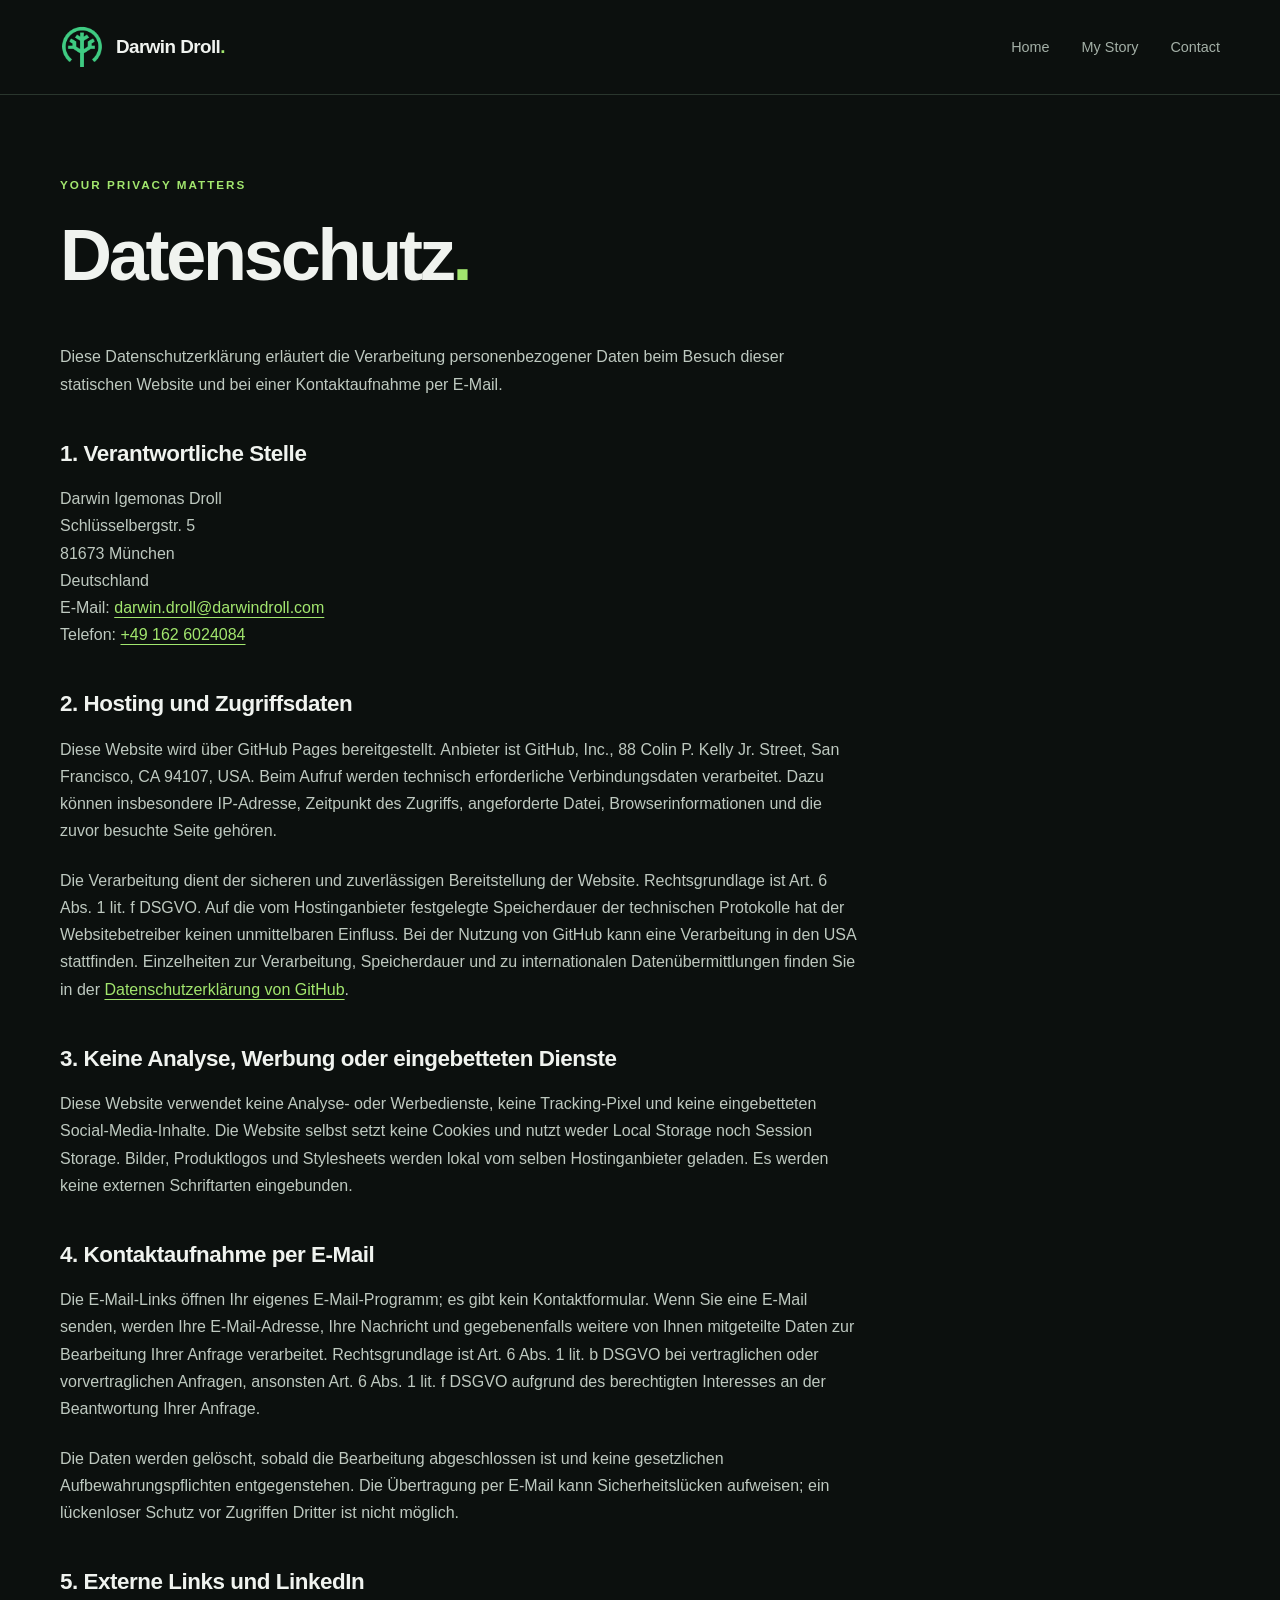
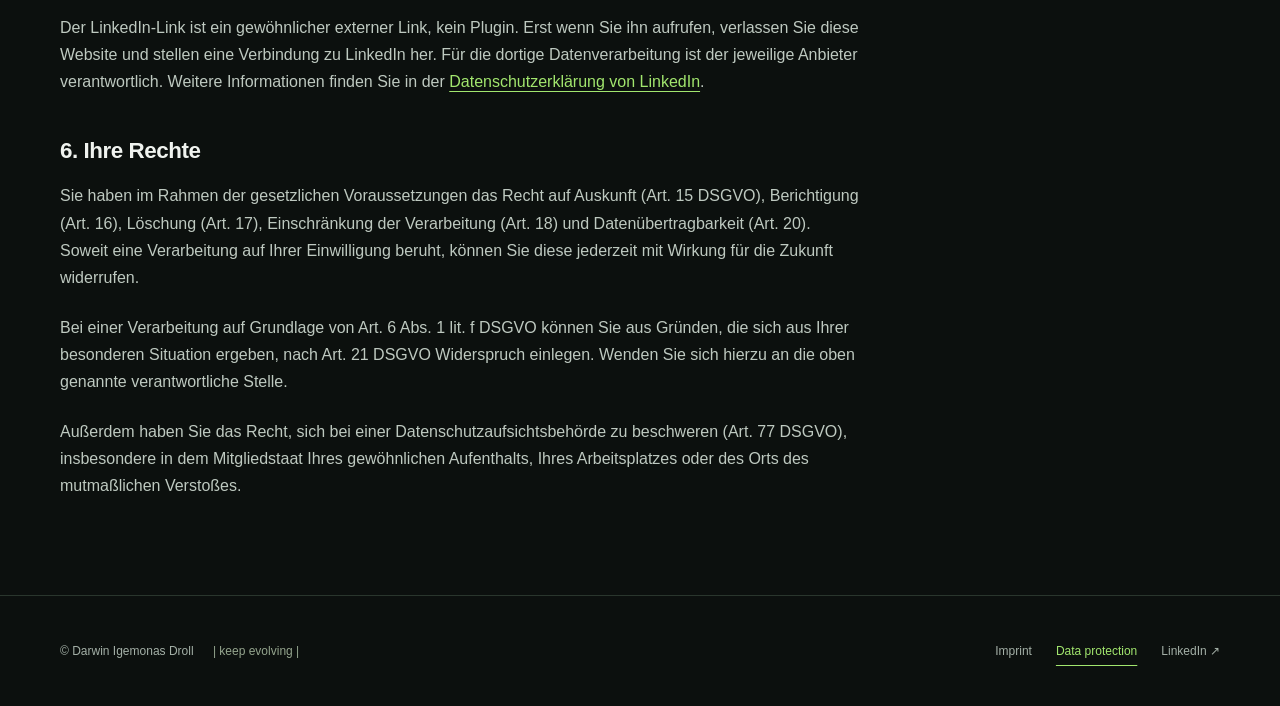
==== datenschutz.html @ 06cd5db3 "Initial setup" ====
<!doctype html>
<html lang="de">
<head>
  <meta charset="utf-8">
  <meta name="viewport" content="width=device-width, initial-scale=1">
  <meta name="description" content="Informationen zum Datenschutz, Hosting und zur Kontaktaufnahme auf der Website von Darwin Droll.">
  <title>Data protection | Darwin Droll</title>
  <link rel="icon" href="images/darwin-droll-logo.webp" type="image/webp">
  <link rel="stylesheet" href="style.css">
</head>
<body>
  <a class="skip-link" href="#main">Zum Inhalt springen</a>
  <header class="site-header"><div class="container header-inner"><a class="brand" href="index.html" aria-label="Darwin Droll — Home"><img src="images/darwin-droll-logo.webp" alt="" width="44" height="44"><span>Darwin Droll<span class="brand-dot">.</span></span></a><nav aria-label="Hauptnavigation" lang="en"><a href="index.html">Home</a><a href="my-story.html">My Story</a><a href="contact.html">Contact</a></nav></div></header>
  <main id="main" class="container legal-page">
    <p class="eyebrow" lang="en">Your privacy matters</p>
    <h1>Datenschutz<span class="accent">.</span></h1>
    <div class="prose legal-prose">
      <p>Diese Datenschutzerklärung erläutert die Verarbeitung personenbezogener Daten beim Besuch dieser statischen Website und bei einer Kontaktaufnahme per E-Mail.</p>
      <h2>1. Verantwortliche Stelle</h2>
      <address>Darwin Igemonas Droll<br>Schlüsselbergstr. 5<br>81673 München<br>Deutschland</address>
      <p>E-Mail: <a href="mailto:darwin.droll@darwindroll.com">darwin.droll@darwindroll.com</a><br>Telefon: <a href="tel:+491626024084">+49 162 6024084</a></p>
      <h2>2. Hosting und Zugriffsdaten</h2>
      <p>Diese Website wird über GitHub Pages bereitgestellt. Anbieter ist GitHub, Inc., 88 Colin P. Kelly Jr. Street, San Francisco, CA 94107, USA. Beim Aufruf werden technisch erforderliche Verbindungsdaten verarbeitet. Dazu können insbesondere IP-Adresse, Zeitpunkt des Zugriffs, angeforderte Datei, Browserinformationen und die zuvor besuchte Seite gehören.</p>
      <p>Die Verarbeitung dient der sicheren und zuverlässigen Bereitstellung der Website. Rechtsgrundlage ist Art. 6 Abs. 1 lit. f DSGVO. Auf die vom Hostinganbieter festgelegte Speicherdauer der technischen Protokolle hat der Websitebetreiber keinen unmittelbaren Einfluss. Bei der Nutzung von GitHub kann eine Verarbeitung in den USA stattfinden. Einzelheiten zur Verarbeitung, Speicherdauer und zu internationalen Datenübermittlungen finden Sie in der <a href="https://docs.github.com/en/site-policy/privacy-policies/github-general-privacy-statement" rel="noopener noreferrer">Datenschutzerklärung von GitHub</a>.</p>
      <h2>3. Keine Analyse, Werbung oder eingebetteten Dienste</h2>
      <p>Diese Website verwendet keine Analyse- oder Werbedienste, keine Tracking-Pixel und keine eingebetteten Social-Media-Inhalte. Die Website selbst setzt keine Cookies und nutzt weder Local Storage noch Session Storage. Bilder, Produktlogos und Stylesheets werden lokal vom selben Hostinganbieter geladen. Es werden keine externen Schriftarten eingebunden.</p>
      <h2>4. Kontaktaufnahme per E-Mail</h2>
      <p>Die E-Mail-Links öffnen Ihr eigenes E-Mail-Programm; es gibt kein Kontaktformular. Wenn Sie eine E-Mail senden, werden Ihre E-Mail-Adresse, Ihre Nachricht und gegebenenfalls weitere von Ihnen mitgeteilte Daten zur Bearbeitung Ihrer Anfrage verarbeitet. Rechtsgrundlage ist Art. 6 Abs. 1 lit. b DSGVO bei vertraglichen oder vorvertraglichen Anfragen, ansonsten Art. 6 Abs. 1 lit. f DSGVO aufgrund des berechtigten Interesses an der Beantwortung Ihrer Anfrage.</p>
      <p>Die Daten werden gelöscht, sobald die Bearbeitung abgeschlossen ist und keine gesetzlichen Aufbewahrungspflichten entgegenstehen. Die Übertragung per E-Mail kann Sicherheitslücken aufweisen; ein lückenloser Schutz vor Zugriffen Dritter ist nicht möglich.</p>
      <h2>5. Externe Links und LinkedIn</h2>
      <p>Der LinkedIn-Link ist ein gewöhnlicher externer Link, kein Plugin. Erst wenn Sie ihn aufrufen, verlassen Sie diese Website und stellen eine Verbindung zu LinkedIn her. Für die dortige Datenverarbeitung ist der jeweilige Anbieter verantwortlich. Weitere Informationen finden Sie in der <a href="https://www.linkedin.com/legal/privacy-policy" rel="noopener noreferrer">Datenschutzerklärung von LinkedIn</a>.</p>
      <h2>6. Ihre Rechte</h2>
      <p>Sie haben im Rahmen der gesetzlichen Voraussetzungen das Recht auf Auskunft (Art. 15 DSGVO), Berichtigung (Art. 16), Löschung (Art. 17), Einschränkung der Verarbeitung (Art. 18) und Datenübertragbarkeit (Art. 20). Soweit eine Verarbeitung auf Ihrer Einwilligung beruht, können Sie diese jederzeit mit Wirkung für die Zukunft widerrufen.</p>
      <p>Bei einer Verarbeitung auf Grundlage von Art. 6 Abs. 1 lit. f DSGVO können Sie aus Gründen, die sich aus Ihrer besonderen Situation ergeben, nach Art. 21 DSGVO Widerspruch einlegen. Wenden Sie sich hierzu an die oben genannte verantwortliche Stelle.</p>
      <p>Außerdem haben Sie das Recht, sich bei einer Datenschutzaufsichtsbehörde zu beschweren (Art. 77 DSGVO), insbesondere in dem Mitgliedstaat Ihres gewöhnlichen Aufenthalts, Ihres Arbeitsplatzes oder des Orts des mutmaßlichen Verstoßes.</p>
    </div>
  </main>
  <footer class="site-footer"><div class="container footer-inner"><p>&copy; Darwin Igemonas Droll <span class="footer-tagline">| keep evolving |</span></p><nav aria-label="Footer navigation" lang="en"><a href="imprint.html">Imprint</a><a href="datenschutz.html" aria-current="page">Data protection</a><a href="https://www.linkedin.com/in/darwin-droll-53338b175/" rel="noopener noreferrer">LinkedIn <span aria-hidden="true">&nearr;</span></a></nav></div></footer>
</body>
</html>
---- style.css ----
:root {
  color-scheme: dark;
  --background: #0c100e;
  --surface: #121914;
  --text: #f0f3ef;
  --muted: #a4b0a7;
  --accent: #a2e66e;
  --border: #2a362d;
}

* { box-sizing: border-box; }
html { scroll-behavior: smooth; scroll-padding-top: 6rem; }
body { margin: 0; background: var(--background); color: var(--text); font-family: "Segoe UI", Arial, sans-serif; font-size: 1rem; line-height: 1.7; }
body { min-height: 100vh; display: flex; flex-direction: column; }
main { flex: 1; }
a { color: inherit; text-decoration-thickness: 1px; text-underline-offset: .25em; }
a:hover { color: var(--accent); }
a:focus-visible { outline: 2px solid var(--accent); outline-offset: 6px; border-radius: 2px; }
img { display: block; max-width: 100%; height: auto; }
h1, h2, h3, p, figure, blockquote { margin: 0; }
h1, h2, h3 { font-weight: 600; line-height: 1.12; letter-spacing: -.045em; }
h1 { font-size: clamp(2.8rem, 6vw, 5.25rem); }
h2 { font-size: clamp(2rem, 4vw, 3.2rem); }
h3 { font-size: 1.45rem; letter-spacing: -.025em; }
ul { padding: 0; margin: 0; list-style: none; }
.container { width: min(1160px, calc(100% - 6rem)); margin-inline: auto; }
.accent, .brand-dot { color: var(--accent); }
.muted { color: var(--muted); font-weight: 400; }
.eyebrow { color: var(--accent); font-size: .73rem; font-weight: 600; letter-spacing: .17em; text-transform: uppercase; margin-bottom: 1.25rem; }
.skip-link { position: absolute; z-index: 10; top: .5rem; left: 1rem; padding: .6rem 1rem; color: var(--background); background: var(--accent); transform: translateY(-180%); }
.skip-link:focus { transform: translateY(0); }
.site-header { border-bottom: 1px solid var(--border); background: var(--background); }
.header-inner { min-height: 94px; display: flex; align-items: center; justify-content: space-between; gap: 2rem; }
.brand { display: inline-flex; align-items: center; gap: .75rem; font-size: 1.18rem; font-weight: 650; letter-spacing: -.03em; text-decoration: none; white-space: nowrap; }
.brand img { width: 44px; height: 44px; object-fit: contain; }
nav { display: flex; flex-wrap: wrap; align-items: center; gap: 2rem; }
nav a { font-size: .9rem; text-decoration: none; color: var(--muted); padding-block: .6rem; }
nav a[aria-current="page"] { color: var(--accent); text-decoration: underline; text-underline-offset: .6rem; }
.hero { position: relative; isolation: isolate; overflow: hidden; padding-block: 5.7rem 5rem; }
.hero::before, .page-hero::before, .contact-main::before { content: ""; position: absolute; z-index: -1; inset: 0; background: linear-gradient(90deg, var(--background) 10%, #0c100ed9 55%, #0c100e8c), url("images/green-tree.webp") center / cover no-repeat; opacity: .48; }
.hero-grid { display: grid; grid-template-columns: 1.35fr 1fr; align-items: center; gap: 5rem; }
.hero-role { font-size: .8rem; color: var(--muted); max-width: 30rem; margin-bottom: 1.4rem; }
.hero-role span { color: var(--accent); padding-inline: .2rem; }
.hero h1 { font-size: clamp(2.8rem, 5vw, 4.65rem); }
.tagline { color: var(--accent); font-size: 1.25rem; letter-spacing: .08em; margin-top: 1.4rem; }
.hero-intro { max-width: 35rem; margin-top: 1.8rem; color: var(--muted); font-size: .96rem; }
.actions { display: flex; align-items: center; flex-wrap: wrap; gap: 1.7rem; margin-top: 2rem; }
.button { display: inline-flex; align-items: center; justify-content: center; gap: 1.8rem; border: 1px solid var(--accent); background: var(--accent); color: #14200d; font-size: .87rem; font-weight: 650; text-decoration: none; border-radius: 4px; padding: .85rem 1.25rem; transition: background .15s, color .15s; }
.button:hover { color: var(--accent); background: #172512; }
.text-link { font-size: .87rem; text-decoration: none; }
.text-link span { color: var(--accent); margin-left: .5rem; }
.portrait { position: relative; padding: 0 1rem 1rem 0; }
.portrait::before { content: ""; position: absolute; z-index: -1; inset: 1.2rem 0 0 1.2rem; border: 1px solid #5b7c42; border-radius: 6px; }
.portrait > img { width: 100%; aspect-ratio: 4 / 4.8; object-fit: cover; object-position: 52% center; border-radius: 6px; filter: saturate(.72); }
.portrait figcaption { position: absolute; left: -1rem; bottom: 2.4rem; display: flex; align-items: center; gap: .65rem; background: #111913f5; border: 1px solid var(--border); padding: .75rem 1rem; border-radius: 4px; font-size: .72rem; color: #d7e2d7; }
.status-dot { width: .45rem; height: .45rem; background: var(--accent); border-radius: 50%; }
.quote-wrap { display: flex; justify-content: space-between; align-items: center; gap: 2rem; padding-block: 2rem; border-top: 1px solid var(--border); border-bottom: 1px solid var(--border); }
.quote { display: flex; align-items: baseline; flex-wrap: wrap; column-gap: 1.2rem; }
.quote blockquote { font-size: 1.15rem; }
.quote figcaption, .section-jump { color: var(--muted); font-size: .8rem; }
.section-jump { text-decoration: none; }
.section-jump span { color: var(--accent); margin-left: 1rem; }
.section { padding-block: 6rem; }
.section-heading { display: flex; align-items: flex-end; justify-content: space-between; gap: 2rem; margin-bottom: 2.7rem; }
.section-heading > p { font-size: .88rem; color: var(--muted); }
.values-grid { display: grid; grid-template-columns: repeat(3, 1fr); gap: 1rem; }
.value-card { padding: 1.75rem; background: var(--surface); border: 1px solid var(--border); border-radius: 5px; }
.card-number { color: var(--accent); font-size: .75rem; font-family: Consolas, monospace; }
.value-card h3 { margin-top: 1.5rem; margin-bottom: 1rem; }
.value-card p { color: var(--muted); font-size: .9rem; }
.stack-section { background: #101612; border-block: 1px solid var(--border); }
.tech-grid { display: grid; grid-template-columns: repeat(7, 1fr); gap: 1rem; }
.tech-grid li { display: flex; flex-direction: column; align-items: center; justify-content: center; gap: 1.25rem; min-width: 0; padding-block: 1.25rem; text-align: center; }
.tech-grid img { width: 52px; height: 52px; object-fit: contain; }
.tech-grid span { font-size: .8rem; color: #c4cfc5; }
.github-logo { filter: brightness(0) invert(1); }
.cert-grid { display: grid; grid-template-columns: 1.3fr 1fr; gap: 1.5rem; }
.cert-card { border: 1px solid var(--border); border-radius: 5px; padding: 2rem; }
.cert-card .eyebrow { margin-bottom: .75rem; }
.cert-card h3 { font-size: 1.75rem; margin-bottom: 1.8rem; }
.cert-list li { display: flex; align-items: baseline; gap: 1rem; padding-block: .8rem; border-bottom: 1px solid var(--border); color: #c4cfc5; font-size: .86rem; }
.cert-list li:last-child { border-bottom: 0; }
.cert-code { color: var(--accent); font-family: Consolas, monospace; font-size: .8rem; white-space: nowrap; }
.agile-list li::before { content: "+"; color: var(--accent); }
.cert-note { font-size: .9rem; color: var(--muted); margin-top: 2rem; }
.closing { display: flex; justify-content: space-between; align-items: center; gap: 2rem; padding: 3rem; margin-bottom: 5rem; border: 1px solid #3c5734; border-radius: 5px; background: linear-gradient(110deg, #1a2a19, #111913); }
.closing h2 { font-size: clamp(1.75rem, 3vw, 2.6rem); }
.closing .button { flex-shrink: 0; }
.site-footer { border-top: 1px solid var(--border); }
.footer-inner { min-height: 110px; display: flex; align-items: center; justify-content: space-between; gap: 1.5rem; padding-block: 1.5rem; }
.footer-inner p { color: var(--muted); font-size: .75rem; }
.footer-tagline { color: #95a58e; margin-left: 1rem; }
.footer-inner nav { gap: 1.5rem; }
.footer-inner nav a { font-size: .75rem; }
.page-hero { position: relative; isolation: isolate; padding-block: 5.5rem; border-bottom: 1px solid var(--border); }
.page-lead { color: var(--muted); font-size: 1.1rem; margin-top: 1.5rem; }
.story { max-width: 960px; padding-block: 4rem; }
.prose { max-width: 720px; margin-inline: auto; color: #bec9c0; overflow-wrap: anywhere; }
.prose p + p { margin-top: 1.4rem; }
.story-image { margin-block: 3rem; }
.story-image img { width: 100%; border-radius: 5px; }
.story-image figcaption { font-size: .78rem; color: var(--muted); padding-top: .75rem; }
.contact-main { position: relative; isolation: isolate; display: flex; align-items: center; min-height: 70vh; }
.contact-main::before { background-position: right center; opacity: .3; }
.contact-content { padding-block: 6rem; }
.contact-label { margin-top: 3rem; margin-bottom: .5rem; color: var(--muted); font-size: .75rem; text-transform: uppercase; letter-spacing: .15em; }
.email-link { display: inline-block; font-size: clamp(1.1rem, 3.5vw, 2.5rem); color: var(--accent); text-decoration: none; border-bottom: 1px solid #557c3a; padding-bottom: .5rem; overflow-wrap: anywhere; }
.email-link span { display: inline-block; margin-left: .5rem; }
.contact-note { margin-top: 1.5rem; font-size: .8rem; color: var(--muted); }
.legal-page { padding-block: 5rem 6rem; }
.legal-page h1 { font-size: clamp(2.5rem, 6vw, 4.5rem); overflow-wrap: anywhere; }
.legal-prose { margin: 3rem 0 0; max-width: 800px; }
.legal-prose h2 { font-size: 1.4rem; letter-spacing: -.02em; margin-top: 2.5rem; margin-bottom: 1rem; line-height: 1.4; color: var(--text); }
.legal-prose address { font-style: normal; }
.legal-prose a { color: var(--accent); }

@media (min-width: 1600px) {
  .hero { padding-block: 7rem; }
}
@media (max-width: 1000px) {
  .container { width: calc(100% - 4rem); }
  .hero-grid { gap: 2.5rem; }
  .values-grid { grid-template-columns: repeat(2, 1fr); }
  .tech-grid { grid-template-columns: repeat(4, 1fr); }
  .footer-inner { flex-wrap: wrap; }
  .footer-tagline { display: none; }
}
@media (max-width: 700px) {
  html { scroll-padding-top: 1rem; }
  .container { width: calc(100% - 2.5rem); }
  .header-inner { min-height: 112px; flex-direction: column; justify-content: center; gap: .3rem; padding-block: 1rem; }
  .brand { font-size: 1.1rem; }
  .brand img { width: 32px; height: 32px; }
  nav { gap: 1.8rem; }
  nav a { font-size: .85rem; }
  .hero { padding-block: 3rem; }
  .hero-grid { grid-template-columns: 1fr; gap: 3rem; }
  .hero h1 { font-size: clamp(2.7rem, 10.5vw, 4rem); }
  .hero-role { max-width: 23rem; }
  .portrait { width: min(100% - 1rem, 360px); margin-inline: auto; }
  .portrait > img { aspect-ratio: 4 / 4.2; }
  .portrait figcaption { left: -.5rem; font-size: .7rem; }
  .quote-wrap { align-items: flex-start; flex-direction: column; gap: 1rem; }
  .quote blockquote { font-size: 1rem; }
  .section { padding-block: 3.5rem; }
  .section-heading { align-items: flex-start; flex-direction: column; gap: 1rem; margin-bottom: 2rem; }
  .section-heading > p br { display: none; }
  .values-grid, .cert-grid { grid-template-columns: 1fr; }
  .value-card { padding: 1.5rem; }
  .value-card h3 { margin-top: 1rem; }
  .tech-grid { grid-template-columns: repeat(2, 1fr); }
  .tech-grid li:last-child { grid-column: 1 / -1; }
  .cert-card { padding: 1.5rem; }
  .closing { align-items: flex-start; flex-direction: column; padding: 2rem; margin-bottom: 3rem; }
  .footer-inner { align-items: flex-start; flex-direction: column; gap: .5rem; }
  .footer-inner nav { gap: 1.25rem; }
  .page-hero { padding-block: 3.5rem; }
  .page-hero h1 { font-size: 3rem; }
  .story { padding-block: 2.5rem; }
  .story-image { margin-block: 2rem; }
  .contact-main { min-height: 65vh; }
  .contact-content { padding-block: 4rem; }
  .contact-content h1 { font-size: clamp(2.4rem, 10vw, 3.8rem); }
  .legal-page { padding-block: 3rem; }
}
@media (prefers-reduced-motion: reduce) {
  html { scroll-behavior: auto; }
  .button { transition: none; }
}
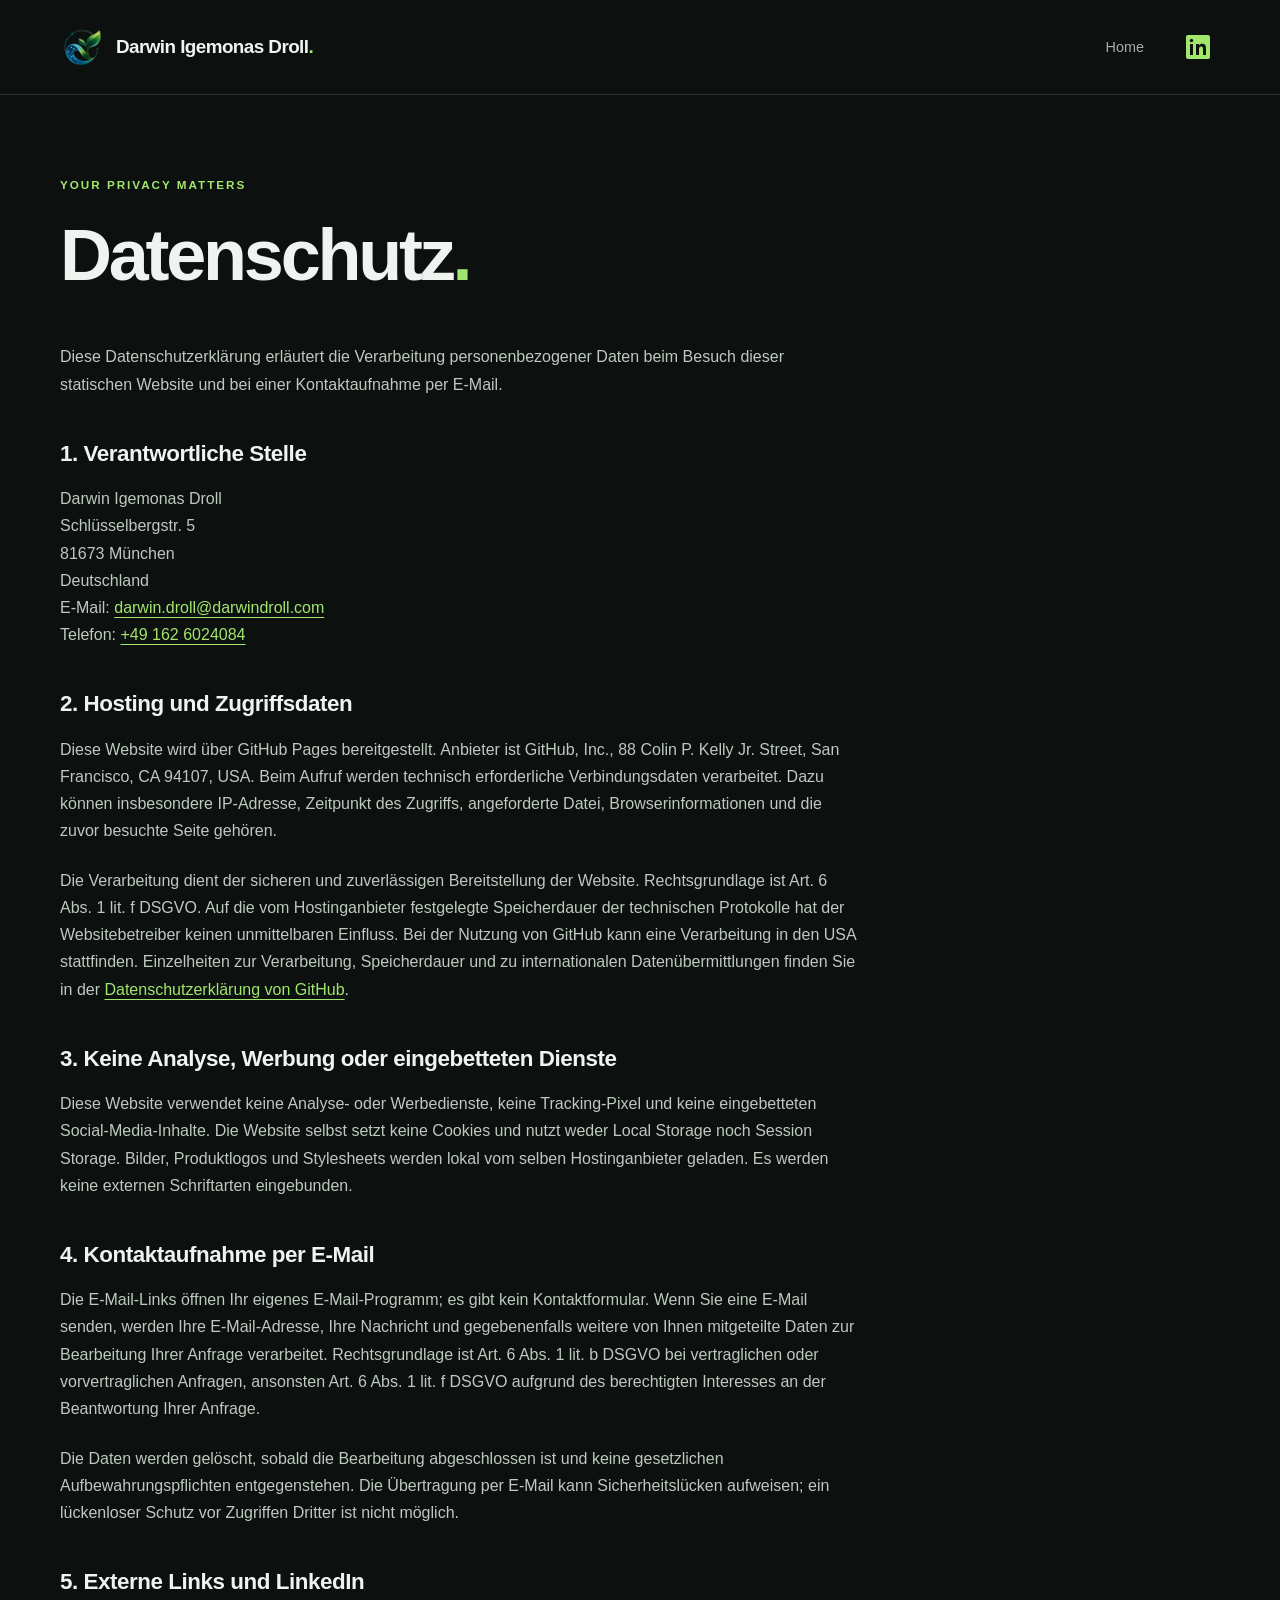
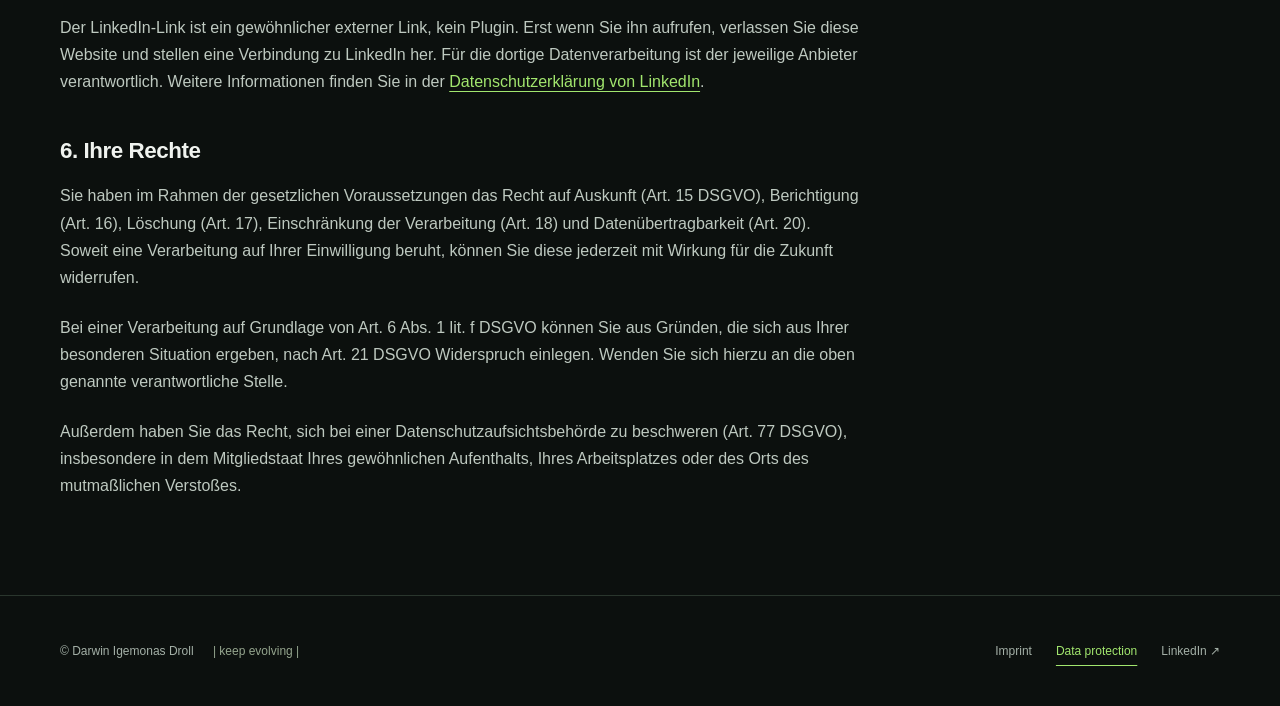
==== commit cfef9b7c: "Change Logo, move Linkedin Link and Update name" ====
--- a/datenschutz.html
+++ b/datenschutz.html
@@ -3,14 +3,14 @@
 <head>
   <meta charset="utf-8">
   <meta name="viewport" content="width=device-width, initial-scale=1">
-  <meta name="description" content="Informationen zum Datenschutz, Hosting und zur Kontaktaufnahme auf der Website von Darwin Droll.">
-  <title>Data protection | Darwin Droll</title>
-  <link rel="icon" href="images/darwin-droll-logo.webp" type="image/webp">
+  <meta name="description" content="Informationen zum Datenschutz, Hosting und zur Kontaktaufnahme auf der Website von Darwin Igemonas Droll.">
+  <title>Data protection | Darwin Igemonas Droll</title>
+  <link rel="icon" href="images/darwin-droll-logo.png" type="image/png">
   <link rel="stylesheet" href="style.css">
 </head>
 <body>
   <a class="skip-link" href="#main">Zum Inhalt springen</a>
-  <header class="site-header"><div class="container header-inner"><a class="brand" href="index.html" aria-label="Darwin Droll — Home"><img src="images/darwin-droll-logo.webp" alt="" width="44" height="44"><span>Darwin Droll<span class="brand-dot">.</span></span></a><nav aria-label="Hauptnavigation" lang="en"><a href="index.html">Home</a><a href="my-story.html">My Story</a><a href="contact.html">Contact</a></nav></div></header>
+  <header class="site-header"><div class="container header-inner"><a class="brand" href="index.html" aria-label="Darwin Igemonas Droll — Home"><img src="images/darwin-droll-logo.png" alt="" width="44" height="44"><span>Darwin Igemonas Droll<span class="brand-dot">.</span></span></a><nav aria-label="Hauptnavigation" lang="en"><a href="index.html">Home</a><a class="social-link" href="https://www.linkedin.com/in/darwin-droll-53338b175/" aria-label="LinkedIn" rel="noopener noreferrer"><img src="images/linkedin.svg" alt="" width="24" height="24"></a></nav></div></header>
   <main id="main" class="container legal-page">
     <p class="eyebrow" lang="en">Your privacy matters</p>
     <h1>Datenschutz<span class="accent">.</span></h1>
--- a/style.css
+++ b/style.css
@@ -36,6 +36,8 @@
 nav { display: flex; flex-wrap: wrap; align-items: center; gap: 2rem; }
 nav a { font-size: .9rem; text-decoration: none; color: var(--muted); padding-block: .6rem; }
 nav a[aria-current="page"] { color: var(--accent); text-decoration: underline; text-underline-offset: .6rem; }
+.social-link { display: inline-flex; align-items: center; justify-content: center; min-width: 44px; min-height: 44px; }
+.social-link img { width: 24px; height: 24px; }
 .hero { position: relative; isolation: isolate; overflow: hidden; padding-block: 5.7rem 5rem; }
 .hero::before, .page-hero::before, .contact-main::before { content: ""; position: absolute; z-index: -1; inset: 0; background: linear-gradient(90deg, var(--background) 10%, #0c100ed9 55%, #0c100e8c), url("images/green-tree.webp") center / cover no-repeat; opacity: .48; }
 .hero-grid { display: grid; grid-template-columns: 1.35fr 1fr; align-items: center; gap: 5rem; }
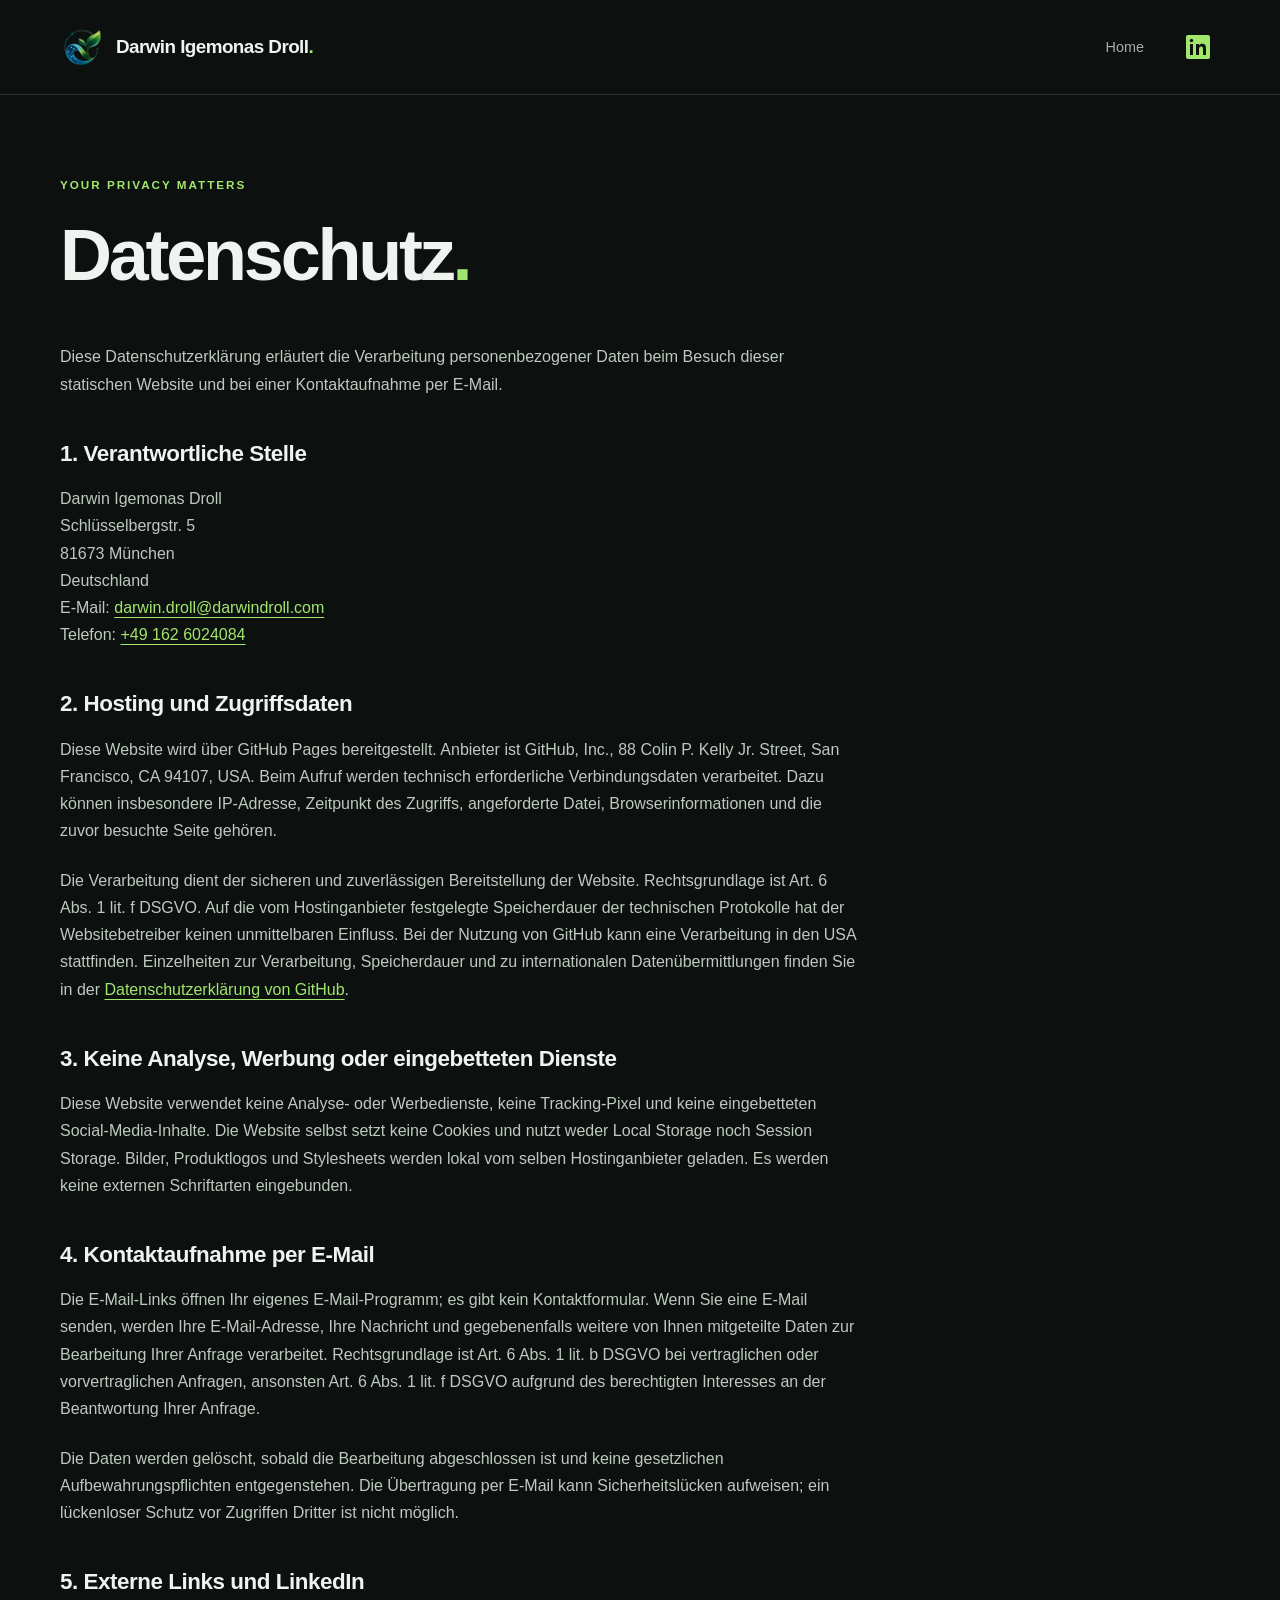
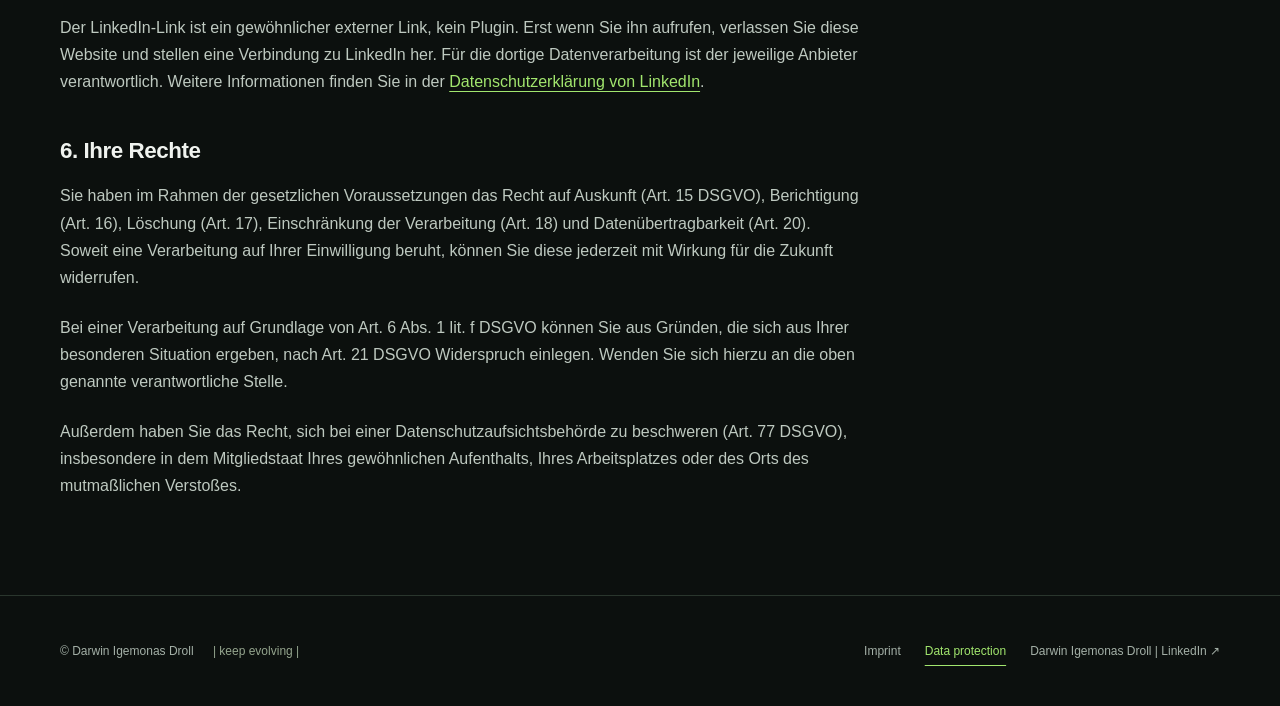
==== commit c71818a6: "fix linkedin link" ====
--- a/datenschutz.html
+++ b/datenschutz.html
@@ -10,7 +10,7 @@
 </head>
 <body>
   <a class="skip-link" href="#main">Zum Inhalt springen</a>
-  <header class="site-header"><div class="container header-inner"><a class="brand" href="index.html" aria-label="Darwin Igemonas Droll — Home"><img src="images/darwin-droll-logo.png" alt="" width="44" height="44"><span>Darwin Igemonas Droll<span class="brand-dot">.</span></span></a><nav aria-label="Hauptnavigation" lang="en"><a href="index.html">Home</a><a class="social-link" href="https://www.linkedin.com/in/darwin-droll-53338b175/" aria-label="LinkedIn" rel="noopener noreferrer"><img src="images/linkedin.svg" alt="" width="24" height="24"></a></nav></div></header>
+  <header class="site-header"><div class="container header-inner"><a class="brand" href="index.html" aria-label="Darwin Igemonas Droll — Home"><img src="images/darwin-droll-logo.png" alt="" width="44" height="44"><span>Darwin Igemonas Droll<span class="brand-dot">.</span></span></a><nav aria-label="Hauptnavigation" lang="en"><a href="index.html">Home</a><a class="social-link" href="https://www.linkedin.com/in/darwin-droll/" aria-label="Darwin Igemonas Droll | LinkedIn" rel="noopener noreferrer"><img src="images/linkedin.svg" alt="" width="24" height="24"></a></nav></div></header>
   <main id="main" class="container legal-page">
     <p class="eyebrow" lang="en">Your privacy matters</p>
     <h1>Datenschutz<span class="accent">.</span></h1>
@@ -35,6 +35,6 @@
       <p>Außerdem haben Sie das Recht, sich bei einer Datenschutzaufsichtsbehörde zu beschweren (Art. 77 DSGVO), insbesondere in dem Mitgliedstaat Ihres gewöhnlichen Aufenthalts, Ihres Arbeitsplatzes oder des Orts des mutmaßlichen Verstoßes.</p>
     </div>
   </main>
-  <footer class="site-footer"><div class="container footer-inner"><p>&copy; Darwin Igemonas Droll <span class="footer-tagline">| keep evolving |</span></p><nav aria-label="Footer navigation" lang="en"><a href="imprint.html">Imprint</a><a href="datenschutz.html" aria-current="page">Data protection</a><a href="https://www.linkedin.com/in/darwin-droll-53338b175/" rel="noopener noreferrer">LinkedIn <span aria-hidden="true">&nearr;</span></a></nav></div></footer>
+  <footer class="site-footer"><div class="container footer-inner"><p>&copy; Darwin Igemonas Droll <span class="footer-tagline">| keep evolving |</span></p><nav aria-label="Footer navigation" lang="en"><a href="imprint.html">Imprint</a><a href="datenschutz.html" aria-current="page">Data protection</a><a href="https://www.linkedin.com/in/darwin-droll/" rel="noopener noreferrer">Darwin Igemonas Droll | LinkedIn <span aria-hidden="true">&nearr;</span></a></nav></div></footer>
 </body>
 </html>
